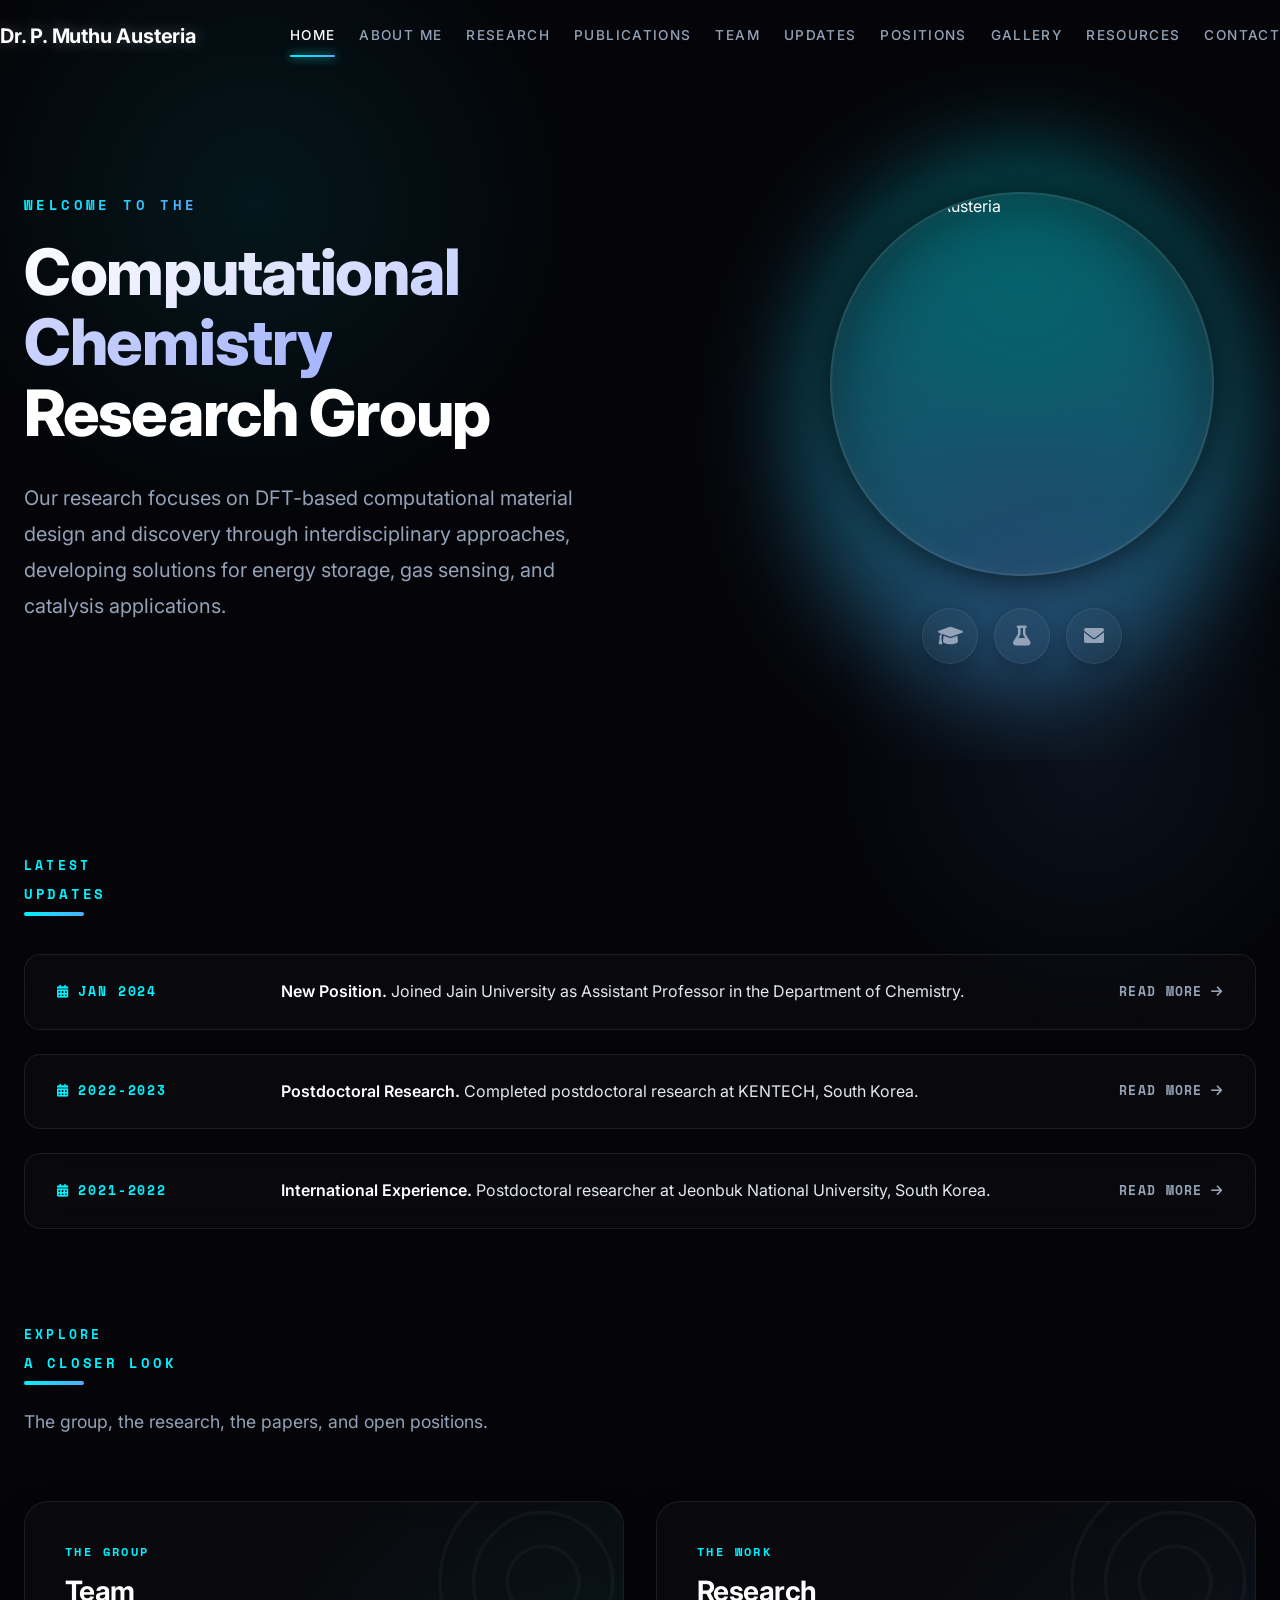
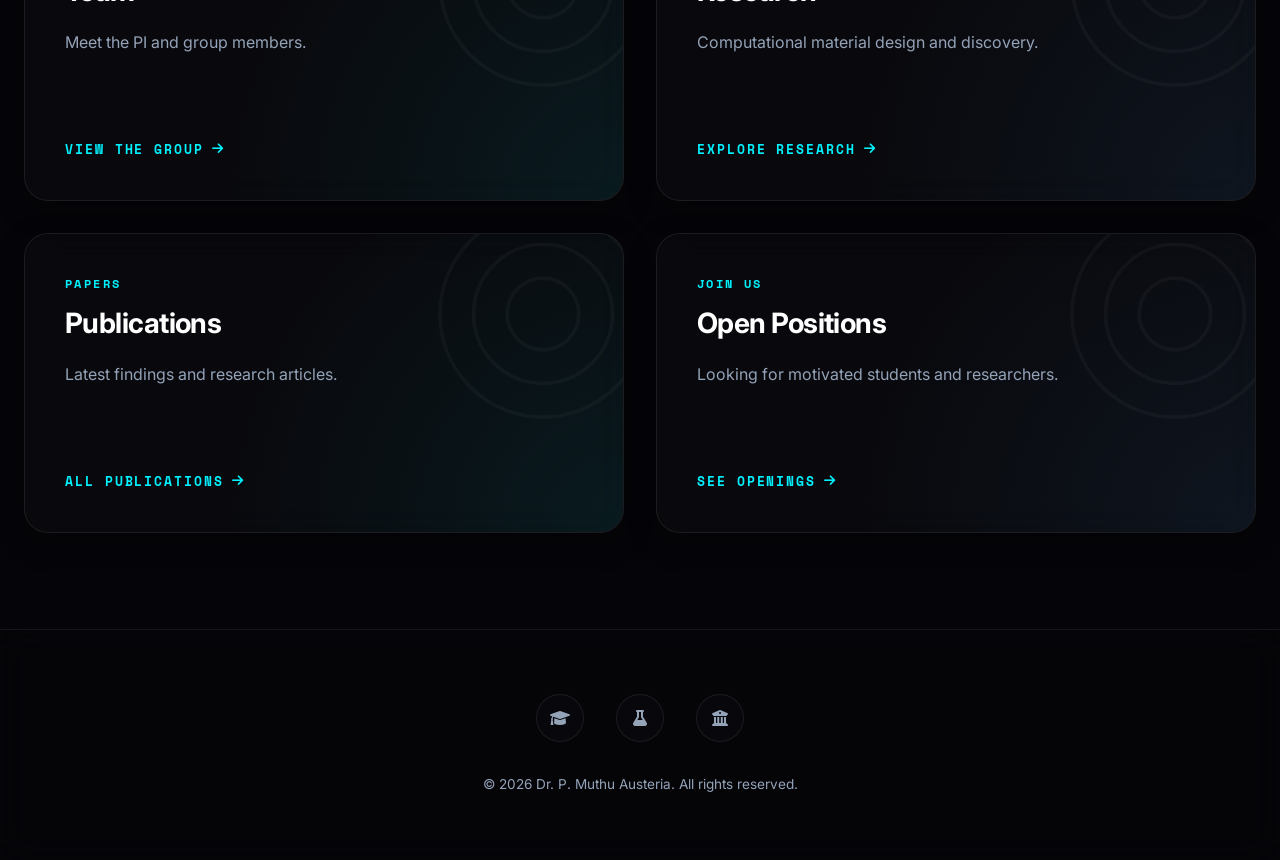
==== index.html @ 5bf9e210 "Add files via upload" ====
<!DOCTYPE html>
<html lang="en">
<head>
    <meta charset="UTF-8">
    <meta name="viewport" content="width=device-width, initial-scale=1.0">
    <title>Dr. P. Muthu Austeria - Computational Chemistry Research</title>
    <!-- Replace styles.css with theme.css -->
    <link rel="stylesheet" href="theme.css">
    <link href="https://fonts.googleapis.com/css2?family=Inter:wght@400;500;600;700&family=Space+Mono:wght@400;500;700&display=swap" rel="stylesheet">
    <link rel="stylesheet" href="https://cdnjs.cloudflare.com/ajax/libs/font-awesome/6.0.0/css/all.min.css">
</head>
<body>
    <header class="site-header" id="site-header">
        <div class="container header-nav">
            <div class="header-logo">
                <a href="index.html">Dr. P. Muthu Austeria</a>
            </div>
            <button class="mobile-toggle" id="mobile-toggle" aria-label="Toggle mobile menu">
                <span></span>
                <span></span>
                <span></span>
            </button>
            <nav class="nav-menu" id="nav-menu">
                <a href="index.html" aria-current="page">Home</a>
                <a href="about.html">About Me</a>
                <a href="research.html">Research</a>
                <a href="publications.html">Publications</a>
                <a href="team.html">Team</a>
                <a href="updates.html">Updates</a>
                <a href="positions.html">Positions</a>
                <a href="gallery.html">Gallery</a>
                <a href="resources.html">Resources</a>
                <a href="contact.html">Contact</a>
            </nav>
        </div>
    </header>

    <main>
        <!-- Hero Section -->
        <section class="hero">
            <div class="container hero-grid">
                <div class="hero-text">
                    <p class="hero-pretitle font-mono text-accent">Welcome to the</p>
                    <h1 class="hero-title font-display"><span>Computational Chemistry</span><br>Research Group</h1>
                    <p class="hero-desc">
                        Our research focuses on DFT-based computational material design and discovery 
                        through interdisciplinary approaches, developing solutions for energy storage, gas sensing, and catalysis applications.
                    </p>
                </div>
                
                <div class="hero-visual">
                    <div class="hero-glow"></div>
                    <img src="images/Dr_Muthu.jpg" alt="Dr. P. Muthu Austeria" class="hero-img">
                    
                    <div class="hero-links">
                        <a href="https://scholar.google.com/citations?user=vYwSPuEAAAAJ&hl=en" target="_blank" class="social-icon" title="Google Scholar">
                            <i class="fas fa-graduation-cap"></i>
                        </a>
                        <a href="https://cnms.jainuniversity.ac.in/" target="_blank" class="social-icon" title="CNMS Department">
                            <i class="fas fa-flask"></i>
                        </a>
                        <a href="contact.html" class="social-icon" title="Email">
                            <i class="fas fa-envelope"></i>
                        </a>
                    </div>
                </div>
            </div>
        </section>

        <!-- Latest News -->
        <section class="section-padding">
            <div class="container">
                <div style="max-width: 42rem;">
                    <p class="section-pretitle font-mono text-accent">Latest</p>
                    <h2 class="section-title font-display">Updates</h2>
                </div>
                
                <div class="news-list">
                    <a href="updates.html" class="news-item">
                        <span class="news-meta font-mono text-accent">
                            <i class="fas fa-calendar-alt"></i> Jan 2024
                        </span>
                        <p class="news-desc"><strong>New Position.</strong> Joined Jain University as Assistant Professor in the Department of Chemistry.</p>
                        <span class="news-link text-accent font-mono">Read more <i class="fas fa-arrow-right"></i></span>
                    </a>
                    <a href="updates.html" class="news-item">
                        <span class="news-meta font-mono text-accent">
                            <i class="fas fa-calendar-alt"></i> 2022-2023
                        </span>
                        <p class="news-desc"><strong>Postdoctoral Research.</strong> Completed postdoctoral research at KENTECH, South Korea.</p>
                        <span class="news-link text-accent font-mono">Read more <i class="fas fa-arrow-right"></i></span>
                    </a>
                    <a href="updates.html" class="news-item">
                        <span class="news-meta font-mono text-accent">
                            <i class="fas fa-calendar-alt"></i> 2021-2022
                        </span>
                        <p class="news-desc"><strong>International Experience.</strong> Postdoctoral researcher at Jeonbuk National University, South Korea.</p>
                        <span class="news-link text-accent font-mono">Read more <i class="fas fa-arrow-right"></i></span>
                    </a>
                </div>
            </div>
        </section>

        <!-- Explore Sections -->
        <section class="section-padding" style="padding-top: 0;">
            <div class="container">
                <div style="max-width: 42rem;">
                    <p class="section-pretitle font-mono text-accent">Explore</p>
                    <h2 class="section-title font-display">A closer look</h2>
                    <p class="section-desc">The group, the research, the papers, and open positions.</p>
                </div>

                <div class="explore-grid">
                    <a href="team.html" class="explore-card">
                        <div class="explore-bg"></div>
                        <svg class="explore-pattern" viewBox="0 0 100 100" fill="none" stroke="currentColor" stroke-width="1.6"><circle cx="50" cy="50" r="46"></circle><circle cx="50" cy="50" r="31"></circle><circle cx="50" cy="50" r="16"></circle></svg>
                        
                        <div style="display: flex; flex-direction: column; height: 100%;">
                            <p class="explore-card-pretitle font-mono">The Group</p>
                            <h3 class="explore-card-title font-display">Team</h3>
                            <p class="explore-card-desc">Meet the PI and group members.</p>
                            <span class="explore-card-link font-mono">View the group <i class="fas fa-arrow-right"></i></span>
                        </div>
                    </a>

                    <a href="research.html" class="explore-card">
                        <div class="explore-bg"></div>
                        <svg class="explore-pattern" viewBox="0 0 100 100" fill="none" stroke="currentColor" stroke-width="1.6"><circle cx="50" cy="50" r="46"></circle><circle cx="50" cy="50" r="31"></circle><circle cx="50" cy="50" r="16"></circle></svg>
                        
                        <div style="display: flex; flex-direction: column; height: 100%;">
                            <p class="explore-card-pretitle font-mono">The Work</p>
                            <h3 class="explore-card-title font-display">Research</h3>
                            <p class="explore-card-desc">Computational material design and discovery.</p>
                            <span class="explore-card-link font-mono">Explore research <i class="fas fa-arrow-right"></i></span>
                        </div>
                    </a>

                    <a href="publications.html" class="explore-card">
                        <div class="explore-bg"></div>
                        <svg class="explore-pattern" viewBox="0 0 100 100" fill="none" stroke="currentColor" stroke-width="1.6"><circle cx="50" cy="50" r="46"></circle><circle cx="50" cy="50" r="31"></circle><circle cx="50" cy="50" r="16"></circle></svg>
                        
                        <div style="display: flex; flex-direction: column; height: 100%;">
                            <p class="explore-card-pretitle font-mono">Papers</p>
                            <h3 class="explore-card-title font-display">Publications</h3>
                            <p class="explore-card-desc">Latest findings and research articles.</p>
                            <span class="explore-card-link font-mono">All publications <i class="fas fa-arrow-right"></i></span>
                        </div>
                    </a>

                    <a href="positions.html" class="explore-card">
                        <div class="explore-bg"></div>
                        <svg class="explore-pattern" viewBox="0 0 100 100" fill="none" stroke="currentColor" stroke-width="1.6"><circle cx="50" cy="50" r="46"></circle><circle cx="50" cy="50" r="31"></circle><circle cx="50" cy="50" r="16"></circle></svg>
                        
                        <div style="display: flex; flex-direction: column; height: 100%;">
                            <p class="explore-card-pretitle font-mono">Join Us</p>
                            <h3 class="explore-card-title font-display">Open Positions</h3>
                            <p class="explore-card-desc">Looking for motivated students and researchers.</p>
                            <span class="explore-card-link font-mono">See openings <i class="fas fa-arrow-right"></i></span>
                        </div>
                    </a>
                </div>
            </div>
        </section>
    </main>

    <!-- Footer -->
    <footer class="site-footer">
        <div class="container">
            <div class="footer-social">
                <a href="https://scholar.google.com/citations?user=vYwSPuEAAAAJ&hl=en" target="_blank" title="Google Scholar">
                    <i class="fas fa-graduation-cap"></i>
                </a>
                <a href="https://cnms.jainuniversity.ac.in/" target="_blank" title="CNMS Department">
                    <i class="fas fa-flask"></i>
                </a>
                <a href="https://www.jainuniversity.ac.in/" target="_blank" title="Jain University">
                    <i class="fas fa-university"></i>
                </a>
            </div>
            <p class="footer-copy">&copy; 2026 Dr. P. Muthu Austeria. All rights reserved.</p>
        </div>
    </footer>

    <!-- Inline script for header scroll and mobile menu -->
    <script>
        document.addEventListener('DOMContentLoaded', () => {
            const header = document.getElementById('site-header');
            const mobileToggle = document.getElementById('mobile-toggle');
            const navMenu = document.getElementById('nav-menu');

            // Header scroll effect
            const handleScroll = () => {
                if (window.scrollY > 10) {
                    header.classList.add('scrolled');
                } else {
                    header.classList.remove('scrolled');
                }
            };
            window.addEventListener('scroll', handleScroll, { passive: true });
            handleScroll();

            // Mobile menu toggle
            if (mobileToggle && navMenu) {
                mobileToggle.addEventListener('click', () => {
                    navMenu.classList.toggle('mobile-active');
                });
            }
        });
    </script>
</body>
</html>
---- theme.css ----
/* Custom Properties */
:root {
    --color-bg: #050509;
    --color-surface: rgba(255, 255, 255, 0.02);
    --color-surface-2: rgba(255, 255, 255, 0.05);
    --color-text: #ffffff;
    --color-text-muted: #94a3b8;
    --color-border: rgba(255, 255, 255, 0.08);
    --color-accent: #00f2fe; /* Vibrant Cyan */
    --color-accent-soft: rgba(0, 242, 254, 0.1);
    --color-accent-strong: #4facfe; /* Electric Blue */
    --glass-blur: blur(16px);
}

/* Reset & Base */
*, *::before, *::after { box-sizing: border-box; }
* { margin: 0; padding: 0; }
body {
    font-family: 'Inter', sans-serif;
    background-color: var(--color-bg);
    color: var(--color-text);
    line-height: 1.6;
    -webkit-font-smoothing: antialiased;
    overflow-x: hidden;
    position: relative;
}

/* Ambient Background Glow */
body::before {
    content: '';
    position: fixed;
    top: -20%;
    left: -10%;
    width: 60vw;
    height: 60vw;
    background: radial-gradient(circle, rgba(0, 242, 254, 0.08) 0%, transparent 60%);
    z-index: -1;
    pointer-events: none;
    border-radius: 50%;
}
body::after {
    content: '';
    position: fixed;
    bottom: -20%;
    right: -10%;
    width: 50vw;
    height: 50vw;
    background: radial-gradient(circle, rgba(79, 172, 254, 0.08) 0%, transparent 60%);
    z-index: -1;
    pointer-events: none;
    border-radius: 50%;
}

img { max-width: 100%; display: block; }
a { text-decoration: none; color: inherit; }
ul, ol { list-style: none; }
strong { font-weight: 600; color: #fff; }

/* Container */
.container {
    width: 100%;
    max-width: 80rem;
    margin: 0 auto;
    padding: 0 1.5rem;
}

/* Typography */
.font-mono { font-family: 'Space Mono', monospace; }
.font-display { font-family: 'Inter', sans-serif; font-weight: 700; letter-spacing: -0.02em; }
.text-accent { color: var(--color-accent); }
.text-muted { color: var(--color-text-muted); }

/* Header (Glassmorphism) */
.site-header {
    position: fixed;
    top: 0;
    left: 0;
    right: 0;
    z-index: 50;
    border-bottom: 1px solid transparent;
    transition: all 0.4s cubic-bezier(0.4, 0, 0.2, 1);
    background-color: transparent;
}
.site-header.scrolled {
    background-color: rgba(5, 5, 9, 0.7);
    backdrop-filter: var(--glass-blur);
    -webkit-backdrop-filter: var(--glass-blur);
    border-bottom-color: var(--color-border);
    box-shadow: 0 4px 30px rgba(0, 0, 0, 0.5);
}
.header-nav {
    display: flex;
    align-items: center;
    justify-content: space-between;
    padding: 1.25rem 0;
}
.header-logo {
    font-weight: 700;
    font-size: 1.25rem;
    letter-spacing: -0.01em;
    color: var(--color-text);
    text-shadow: 0 0 15px rgba(255, 255, 255, 0.3);
}
.nav-menu {
    display: flex;
    gap: 1.5rem;
    align-items: center;
}
.nav-menu a {
    position: relative;
    padding: 0.25rem 0;
    font-size: 0.85rem;
    text-transform: uppercase;
    letter-spacing: 0.1em;
    color: var(--color-text-muted);
    transition: color 0.3s ease;
    font-weight: 500;
}
.nav-menu a:hover {
    color: #fff;
    text-shadow: 0 0 10px rgba(255, 255, 255, 0.5);
}
.nav-menu a::after {
    content: '';
    position: absolute;
    bottom: -6px;
    left: 0;
    width: 0;
    height: 2px;
    background: linear-gradient(90deg, var(--color-accent), var(--color-accent-strong));
    transition: width 0.3s ease;
    border-radius: 2px;
}
.nav-menu a:hover::after, .nav-menu a[aria-current="page"]::after {
    width: 100%;
    box-shadow: 0 0 10px var(--color-accent);
}
.nav-menu a[aria-current="page"] {
    color: #fff;
}

/* Mobile Toggle */
.mobile-toggle {
    display: none;
    background: none;
    border: none;
    cursor: pointer;
    padding: 0.5rem;
    z-index: 60;
}
.mobile-toggle span {
    display: block;
    width: 24px;
    height: 2px;
    background-color: var(--color-text);
    margin: 5px 0;
    transition: all 0.3s ease;
}

/* Hero Section */
.hero {
    padding: 12rem 0 6rem;
    position: relative;
    overflow: hidden;
}
.hero-grid {
    display: grid;
    grid-template-columns: 1.2fr 0.8fr;
    gap: 4rem;
    align-items: center;
}
.hero-pretitle {
    font-size: 0.85rem;
    text-transform: uppercase;
    letter-spacing: 0.25em;
    margin-bottom: 1.25rem;
    font-weight: 600;
    background: linear-gradient(90deg, var(--color-accent), var(--color-accent-strong));
    -webkit-background-clip: text;
    -webkit-text-fill-color: transparent;
    display: inline-block;
}
.hero-title {
    font-size: 4rem;
    line-height: 1.1;
    margin-bottom: 2rem;
    color: var(--color-text);
    text-wrap: balance;
    font-weight: 800;
}
.hero-title span {
    background: linear-gradient(135deg, #fff 0%, #a5b4fc 100%);
    -webkit-background-clip: text;
    -webkit-text-fill-color: transparent;
}
.hero-desc {
    font-size: 1.25rem;
    color: var(--color-text-muted);
    max-width: 36rem;
    margin-bottom: 2.5rem;
    line-height: 1.8;
}
.hero-visual {
    width: 100%;
    max-width: 24rem;
    margin: 0 auto;
    position: relative;
}
.hero-glow {
    position: absolute;
    top: -2rem;
    right: -2rem;
    bottom: -2rem;
    left: -2rem;
    background: conic-gradient(from 180deg at 50% 50%, var(--color-accent-strong) 0deg, var(--color-accent) 180deg, var(--color-accent-strong) 360deg);
    border-radius: 50%;
    opacity: 0.4;
    filter: blur(50px);
    z-index: -1;
    animation: rotate 10s linear infinite;
}
@keyframes rotate {
    from { transform: rotate(0deg); }
    to { transform: rotate(360deg); }
}
.hero-img {
    aspect-ratio: 1/1;
    width: 100%;
    object-fit: cover;
    object-position: center;
    border-radius: 50%;
    border: 2px solid rgba(255,255,255,0.1);
    box-shadow: 0 0 40px rgba(0, 0, 0, 0.8), inset 0 0 20px rgba(255,255,255,0.05);
    position: relative;
    z-index: 1;
}
.hero-links {
    display: flex;
    align-items: center;
    justify-content: center;
    gap: 1rem;
    margin-top: 2rem;
    position: relative;
    z-index: 2;
}
.social-icon {
    display: inline-flex;
    align-items: center;
    justify-content: center;
    width: 3.5rem;
    height: 3.5rem;
    border-radius: 50%;
    border: 1px solid var(--color-border);
    background: rgba(255, 255, 255, 0.03);
    backdrop-filter: var(--glass-blur);
    color: var(--color-text-muted);
    transition: all 0.3s cubic-bezier(0.175, 0.885, 0.32, 1.275);
    box-shadow: 0 4px 15px rgba(0,0,0,0.2);
}
.social-icon:hover {
    border-color: var(--color-accent);
    color: #fff;
    transform: translateY(-5px) scale(1.1);
    background: var(--color-accent-soft);
    box-shadow: 0 10px 25px rgba(0, 242, 254, 0.4);
}
.social-icon svg, .social-icon i {
    font-size: 1.25rem;
}

/* Section Shared */
.section-padding {
    padding: 6rem 0;
}
.section-pretitle {
    font-size: 0.8rem;
    text-transform: uppercase;
    letter-spacing: 0.25em;
    font-weight: 600;
    color: var(--color-accent);
}
.section-title {
    font-size: 2.75rem;
    margin-top: 0.5rem;
    font-weight: 700;
    color: #fff;
    position: relative;
    display: inline-block;
}
.section-title::after {
    content: '';
    position: absolute;
    bottom: -10px;
    left: 0;
    width: 60px;
    height: 4px;
    background: linear-gradient(90deg, var(--color-accent), var(--color-accent-strong));
    border-radius: 2px;
}
.section-desc {
    margin-top: 2rem;
    font-size: 1.1rem;
    color: var(--color-text-muted);
    max-width: 40rem;
    line-height: 1.7;
}

/* News Section */
.news-list {
    margin-top: 3rem;
    display: flex;
    flex-direction: column;
    gap: 1.5rem;
}
.news-item {
    display: flex;
    align-items: center;
    gap: 2rem;
    padding: 1.5rem 2rem;
    background: var(--color-surface);
    border: 1px solid var(--color-border);
    border-radius: 1rem;
    transition: all 0.3s ease;
    backdrop-filter: var(--glass-blur);
    position: relative;
    overflow: hidden;
}
.news-item::before {
    content: '';
    position: absolute;
    top: 0; left: 0; width: 4px; height: 100%;
    background: linear-gradient(180deg, var(--color-accent), var(--color-accent-strong));
    opacity: 0;
    transition: opacity 0.3s ease;
}
.news-item:hover {
    transform: translateX(10px);
    background: var(--color-surface-2);
    border-color: rgba(255,255,255,0.15);
    box-shadow: 0 15px 30px rgba(0,0,0,0.4);
}
.news-item:hover::before {
    opacity: 1;
}
.news-meta {
    display: flex;
    align-items: center;
    gap: 0.5rem;
    font-size: 0.8rem;
    text-transform: uppercase;
    letter-spacing: 0.15em;
    white-space: nowrap;
    width: 12rem;
    font-weight: 600;
    color: var(--color-accent);
}
.news-desc {
    flex: 1;
    font-size: 1rem;
    color: #e2e8f0;
}
.news-link {
    font-size: 0.8rem;
    text-transform: uppercase;
    letter-spacing: 0.1em;
    display: flex;
    align-items: center;
    gap: 0.5rem;
    transition: transform 0.2s;
    font-weight: 600;
    color: var(--color-text-muted);
}
.news-item:hover .news-link {
    color: var(--color-accent);
    transform: translateX(5px);
}

/* Explore Cards (Glassmorphism) */
.explore-grid {
    margin-top: 4rem;
    display: grid;
    grid-template-columns: repeat(2, 1fr);
    gap: 2rem;
}
.explore-card {
    position: relative;
    display: flex;
    flex-direction: column;
    padding: 2.5rem;
    height: 300px;
    border-radius: 1.5rem;
    overflow: hidden;
    transition: all 0.4s ease;
    color: white;
    background: var(--color-surface);
    border: 1px solid var(--color-border);
    backdrop-filter: var(--glass-blur);
    box-shadow: 0 10px 30px rgba(0,0,0,0.3);
}
.explore-card:hover {
    transform: translateY(-10px) scale(1.02);
    border-color: rgba(255,255,255,0.2);
    box-shadow: 0 20px 40px rgba(0, 0, 0, 0.6), 0 0 20px var(--color-accent-soft);
}
.explore-bg {
    position: absolute;
    top: 0; left: 0; right: 0; bottom: 0;
    z-index: -1;
    background: radial-gradient(circle at 100% 100%, rgba(0, 242, 254, 0.15) 0%, transparent 60%);
    transition: opacity 0.4s ease;
    opacity: 0.5;
}
.explore-card:nth-child(even) .explore-bg {
    background: radial-gradient(circle at 100% 100%, rgba(79, 172, 254, 0.15) 0%, transparent 60%);
}
.explore-card:hover .explore-bg {
    opacity: 1;
}
.explore-pattern {
    position: absolute;
    top: -2rem; right: -2rem;
    width: 14rem; height: 14rem;
    color: rgba(255,255,255,0.03);
    transition: transform 0.8s cubic-bezier(0.175, 0.885, 0.32, 1.275);
    pointer-events: none;
}
.explore-card:hover .explore-pattern {
    transform: scale(1.2) rotate(15deg);
    color: rgba(255,255,255,0.06);
}
.explore-card-pretitle {
    font-size: 0.75rem;
    text-transform: uppercase;
    letter-spacing: 0.2em;
    color: var(--color-accent);
    font-weight: 600;
}
.explore-card-title {
    font-size: 1.75rem;
    margin-top: 0.5rem;
    font-weight: 700;
    color: #fff;
}
.explore-card-desc {
    margin-top: 1rem;
    font-size: 1rem;
    color: var(--color-text-muted);
    line-height: 1.6;
}
.explore-card-link {
    margin-top: auto;
    font-size: 0.8rem;
    text-transform: uppercase;
    letter-spacing: 0.15em;
    display: flex;
    align-items: center;
    gap: 0.5rem;
    transition: transform 0.2s;
    font-weight: 600;
    color: var(--color-accent);
}
.explore-card:hover .explore-card-link {
    transform: translateX(8px);
}

/* Footer */
.site-footer {
    border-top: 1px solid var(--color-border);
    background-color: rgba(5, 5, 9, 0.8);
    backdrop-filter: var(--glass-blur);
    padding: 4rem 0;
    text-align: center;
    position: relative;
    z-index: 10;
}
.footer-social {
    display: flex;
    align-items: center;
    justify-content: center;
    gap: 2rem;
    margin-bottom: 2rem;
}
.footer-social a {
    color: var(--color-text-muted);
    transition: all 0.3s ease;
    background: var(--color-surface);
    width: 3rem; height: 3rem;
    display: flex; align-items: center; justify-content: center;
    border-radius: 50%;
    border: 1px solid var(--color-border);
}
.footer-social a:hover {
    color: #fff;
    border-color: var(--color-accent);
    background: var(--color-accent-soft);
    transform: translateY(-3px);
    box-shadow: 0 5px 15px rgba(0, 242, 254, 0.3);
}
.footer-copy {
    font-size: 0.85rem;
    color: var(--color-text-muted);
}

/* Interior Pages Overrides */
.page-header { max-width: 65ch; margin-bottom: 4rem; margin-top: 8rem; position: relative; z-index: 2; }
.page-eyebrow { font-family: 'Space Mono', monospace; font-size: 0.85rem; text-transform: uppercase; letter-spacing: 0.25em; color: var(--color-accent); margin-bottom: 1rem; display: block; font-weight: 600; }
.page-title { font-size: 3rem; font-weight: 800; color: #fff; line-height: 1.1; margin-bottom: 1.5rem; text-wrap: balance; }
@media (min-width: 640px) { .page-title { font-size: 4rem; } }
.page-intro { margin-top: 1rem; font-size: 1.2rem; color: var(--color-text-muted); line-height: 1.8; }

/* Timeline (Experience) */
.timeline { border-left: 2px solid rgba(255,255,255,0.1); padding-left: 2.5rem; margin-top: 4rem; display: flex; flex-direction: column; gap: 3rem; list-style: none; }
.timeline-item { position: relative; }
.timeline-marker { position: absolute; left: calc(-2.5rem - 6px); top: 0.375rem; width: 0.75rem; height: 0.75rem; border-radius: 50%; background-color: var(--color-accent); box-shadow: 0 0 10px var(--color-accent); }
.timeline-date { font-family: 'Space Mono', monospace; font-size: 0.85rem; text-transform: uppercase; letter-spacing: 0.15em; color: var(--color-accent); display: block; font-weight: 600; margin-bottom: 0.5rem; }
.timeline-title { font-size: 1.5rem; font-weight: 700; color: #fff; }
.timeline-subtitle { margin-top: 0.25rem; font-size: 1rem; color: var(--color-text-muted); }
.timeline-desc { margin-top: 1rem; font-size: 1rem; color: #cbd5e1; line-height: 1.7; max-width: 65ch; }

/* Publications */
.pub-year { font-size: 2rem; font-weight: 800; color: var(--color-accent); margin-bottom: 2rem; margin-top: 4rem; font-family: 'Space Mono', monospace; text-shadow: 0 0 20px rgba(0, 242, 254, 0.3); }
.pub-year:first-child { margin-top: 1.5rem; }
.pub-list { display: flex; flex-direction: column; gap: 1.5rem; list-style: none; }
.pub-card { border: 1px solid var(--color-border); border-radius: 1rem; background: var(--color-surface); backdrop-filter: var(--glass-blur); overflow: hidden; box-shadow: 0 4px 15px rgba(0,0,0,0.2); display: flex; flex-direction: column; transition: all 0.3s ease; }
.pub-card:hover { transform: translateY(-5px); border-color: rgba(255,255,255,0.15); box-shadow: 0 10px 30px rgba(0,0,0,0.4); }
@media (min-width: 768px) { .pub-card { flex-direction: row; } }
.pub-card-img { display: flex; align-items: center; justify-content: center; background-color: rgba(0,0,0,0.2); border-bottom: 1px solid var(--color-border); padding: 1.5rem; flex-shrink: 0; min-height: 14rem; }
@media (min-width: 768px) { .pub-card-img { width: 16rem; border-bottom: none; border-right: 1px solid var(--color-border); } }
.pub-card-img img { max-height: 14rem; max-width: 100%; object-fit: contain; filter: drop-shadow(0 4px 10px rgba(0,0,0,0.5)); }
.pub-card-content { display: flex; flex-direction: column; flex-grow: 1; }
.pub-card-body { padding: 2rem; border-left: 2px solid transparent; flex-grow: 1; }
.pub-card:hover .pub-card-body { border-left-color: var(--color-accent); }
@media (min-width: 768px) { .pub-card-body { border-left: none; } .pub-card:hover .pub-card-body { box-shadow: inset 2px 0 0 var(--color-accent); } }
.pub-authors { font-weight: 600; color: #e2e8f0; line-height: 1.6; }
.pub-title { font-weight: 600; display: inline; color: #fff; font-size: 1.1rem; }
.pub-journal { color: var(--color-accent); font-style: italic; display: inline; font-weight: 500; }
.pub-tags { margin-top: 1.25rem; display: flex; flex-wrap: wrap; gap: 0.5rem; }
.pub-tag { border: 1px solid rgba(0, 242, 254, 0.3); background: var(--color-accent-soft); color: var(--color-accent); font-family: 'Space Mono', monospace; font-size: 0.7rem; text-transform: uppercase; letter-spacing: 0.1em; padding: 0.35rem 0.85rem; border-radius: 9999px; }
.pub-actions { border-top: 1px solid var(--color-border); display: flex; font-family: 'Space Mono', monospace; font-size: 0.75rem; text-transform: uppercase; letter-spacing: 0.15em; flex-wrap: wrap; background: rgba(0,0,0,0.1); }
.pub-action-btn { padding: 1rem 1.5rem; color: var(--color-text-muted); transition: all 0.2s; display: flex; align-items: center; gap: 0.5rem; text-decoration: none; cursor: pointer; border: none; background: transparent; font-weight: 600; border-right: 1px solid var(--color-border); }
.pub-action-btn:hover { background-color: var(--color-accent-soft); color: var(--color-accent); }
.pub-action-primary { color: var(--color-accent); }

/* Profiles / Team */
.profile-card { border: 1px solid var(--color-border); border-radius: 1.5rem; background: var(--color-surface); backdrop-filter: var(--glass-blur); box-shadow: 0 10px 30px rgba(0,0,0,0.3); padding: 2.5rem; display: flex; flex-direction: column; gap: 2.5rem; margin-bottom: 2.5rem; transition: transform 0.3s ease; }
.profile-card:hover { transform: translateY(-5px); border-color: rgba(255,255,255,0.15); }
@media (min-width: 640px) { .profile-card { flex-direction: row; align-items: center; } }
.profile-img { width: 12rem; height: 12rem; border-radius: 50%; object-fit: cover; border: 2px solid rgba(255,255,255,0.1); box-shadow: 0 10px 30px rgba(0,0,0,0.5); flex-shrink: 0; margin: 0 auto; position: relative; }
@media (min-width: 640px) { .profile-img { margin: 0; } }
.profile-info { flex-grow: 1; }
.profile-role { font-family: 'Space Mono', monospace; font-size: 0.85rem; text-transform: uppercase; letter-spacing: 0.2em; color: var(--color-accent); display: block; font-weight: 600; margin-bottom: 0.5rem; }
.profile-name { font-size: 1.75rem; font-weight: 700; color: #fff; font-family: 'Inter', sans-serif; }
.profile-title { font-size: 1rem; color: var(--color-text-muted); margin-top: 0.25rem; }
.profile-desc { margin-top: 1.25rem; font-size: 1rem; color: #cbd5e1; line-height: 1.7; max-width: 65ch; }
.profile-links { margin-top: 2rem; display: flex; align-items: center; gap: 1rem; flex-wrap: wrap; }
.profile-link { display: inline-flex; align-items: center; justify-content: center; width: 3rem; height: 3rem; border-radius: 50%; border: 1px solid var(--color-border); background-color: rgba(255,255,255,0.03); color: var(--color-text-muted); transition: all 0.3s; text-decoration: none; font-size: 1.25rem; }
.profile-link:hover { border-color: var(--color-accent); color: #fff; background: var(--color-accent-soft); box-shadow: 0 0 15px rgba(0, 242, 254, 0.3); transform: translateY(-2px); }

/* Join Box / Block */
.join-block { margin-top: 3rem; border: 1px solid rgba(0, 242, 254, 0.2); background: linear-gradient(135deg, rgba(0, 242, 254, 0.05) 0%, rgba(79, 172, 254, 0.05) 100%); padding: 3rem; border-radius: 1.5rem; backdrop-filter: var(--glass-blur); position: relative; overflow: hidden; }
.join-block::before { content: ''; position: absolute; top: 0; left: 0; width: 100%; height: 2px; background: linear-gradient(90deg, var(--color-accent), var(--color-accent-strong)); }
.join-eyebrow { display: flex; align-items: center; gap: 0.75rem; font-family: 'Space Mono', monospace; font-size: 0.8rem; text-transform: uppercase; letter-spacing: 0.25em; color: var(--color-accent); font-weight: 600; }
.join-ping-container { position: relative; display: flex; width: 0.75rem; height: 0.75rem; }
.join-ping { position: absolute; display: inline-flex; height: 100%; width: 100%; border-radius: 50%; background-color: var(--color-accent); opacity: 0.7; animation: ping 1.5s cubic-bezier(0, 0, 0.2, 1) infinite; }
.join-dot { position: relative; display: inline-flex; height: 0.75rem; width: 0.75rem; border-radius: 50%; background-color: var(--color-accent); box-shadow: 0 0 8px var(--color-accent); }
@keyframes ping { 75%, 100% { transform: scale(2.5); opacity: 0; } }
.join-title { font-size: 1.75rem; font-weight: 800; color: #fff; margin-top: 1.25rem; }
.join-desc { margin-top: 1rem; font-size: 1.05rem; color: #cbd5e1; line-height: 1.7; max-width: 65ch; }
.join-btn { margin-top: 2rem; display: inline-flex; align-items: center; gap: 0.75rem; border-radius: 9999px; background: linear-gradient(90deg, var(--color-accent), var(--color-accent-strong)); padding: 1rem 2rem; font-family: 'Space Mono', monospace; font-size: 0.85rem; text-transform: uppercase; letter-spacing: 0.15em; color: #000; text-decoration: none; transition: all 0.3s ease; font-weight: 700; box-shadow: 0 10px 20px rgba(0, 242, 254, 0.2); }
.join-btn:hover { transform: translateY(-3px); box-shadow: 0 15px 30px rgba(0, 242, 254, 0.4); }

/* Standard Section */
.section-block { margin-top: 4rem; margin-bottom: 4rem; max-width: 70ch; position: relative; z-index: 2; }
.section-title { font-family: 'Space Mono', monospace; font-size: 0.85rem; text-transform: uppercase; letter-spacing: 0.2em; color: var(--color-accent); margin-bottom: 1rem; font-weight: 600; display: flex; align-items: center; gap: 0.5rem; }
.section-heading { font-size: 2rem; font-weight: 800; color: #fff; line-height: 1.3; margin-bottom: 1.5rem; }
.section-content { margin-top: 1.5rem; font-size: 1.1rem; color: #cbd5e1; line-height: 1.8; display: flex; flex-direction: column; gap: 1.5rem; }
.section-content strong { color: var(--color-accent); font-weight: 600; }

/* Content Grid and Cards */
.content-grid {
    display: grid;
    grid-template-columns: repeat(auto-fit, minmax(300px, 1fr));
    gap: 2rem;
    margin-top: 2rem;
}
.content-card {
    background: var(--color-surface);
    border: 1px solid var(--color-border);
    backdrop-filter: var(--glass-blur);
    border-radius: 1.5rem;
    padding: 2.5rem;
    box-shadow: 0 10px 30px rgba(0,0,0,0.2);
    transition: all 0.3s ease;
    display: flex;
    flex-direction: column;
}
.content-card:hover {
    transform: translateY(-5px);
    border-color: rgba(255,255,255,0.15);
    box-shadow: 0 15px 35px rgba(0,0,0,0.4), 0 0 15px var(--color-accent-soft);
}
.content-card h3 {
    font-size: 1.5rem;
    font-weight: 700;
    color: #fff;
    margin-bottom: 1rem;
}
.content-card p {
    color: #cbd5e1;
    line-height: 1.7;
    margin-bottom: 1rem;
}
.content-card ul {
    list-style: none;
    display: flex;
    flex-direction: column;
    gap: 0.75rem;
    color: #cbd5e1;
}
.content-card ul li {
    display: flex;
    align-items: flex-start;
    gap: 0.5rem;
}
.content-card ul li::before {
    content: '→';
    color: var(--color-accent);
    font-family: 'Space Mono', monospace;
}

/* Mobile Responsive */
@media (max-width: 768px) {
    .nav-menu {
        display: none;
        position: absolute;
        top: 100%;
        left: 0;
        right: 0;
        background: rgba(5, 5, 9, 0.95);
        backdrop-filter: blur(20px);
        flex-direction: column;
        gap: 1.5rem;
        padding: 2rem;
        border-bottom: 1px solid var(--color-border);
        box-shadow: 0 10px 30px rgba(0,0,0,0.5);
    }
    .nav-menu.mobile-active {
        display: flex;
        animation: fadeIn 0.3s ease forwards;
    }
    @keyframes fadeIn {
        from { opacity: 0; transform: translateY(-10px); }
        to { opacity: 1; transform: translateY(0); }
    }
    .mobile-toggle { display: block; }
    .hero { padding: 8rem 0 4rem; }
    .hero-grid { grid-template-columns: 1fr; gap: 3rem; text-align: center; }
    .hero-title { font-size: 2.75rem; }
    .hero-desc { margin: 0 auto 2rem; }
    .news-item { flex-direction: column; align-items: flex-start; gap: 1rem; }
    .explore-grid { grid-template-columns: 1fr; gap: 1.5rem; }
    .explore-card { height: auto; padding: 2rem; }
    .page-title { font-size: 2.25rem; }
    .section-heading { font-size: 1.75rem; }
}
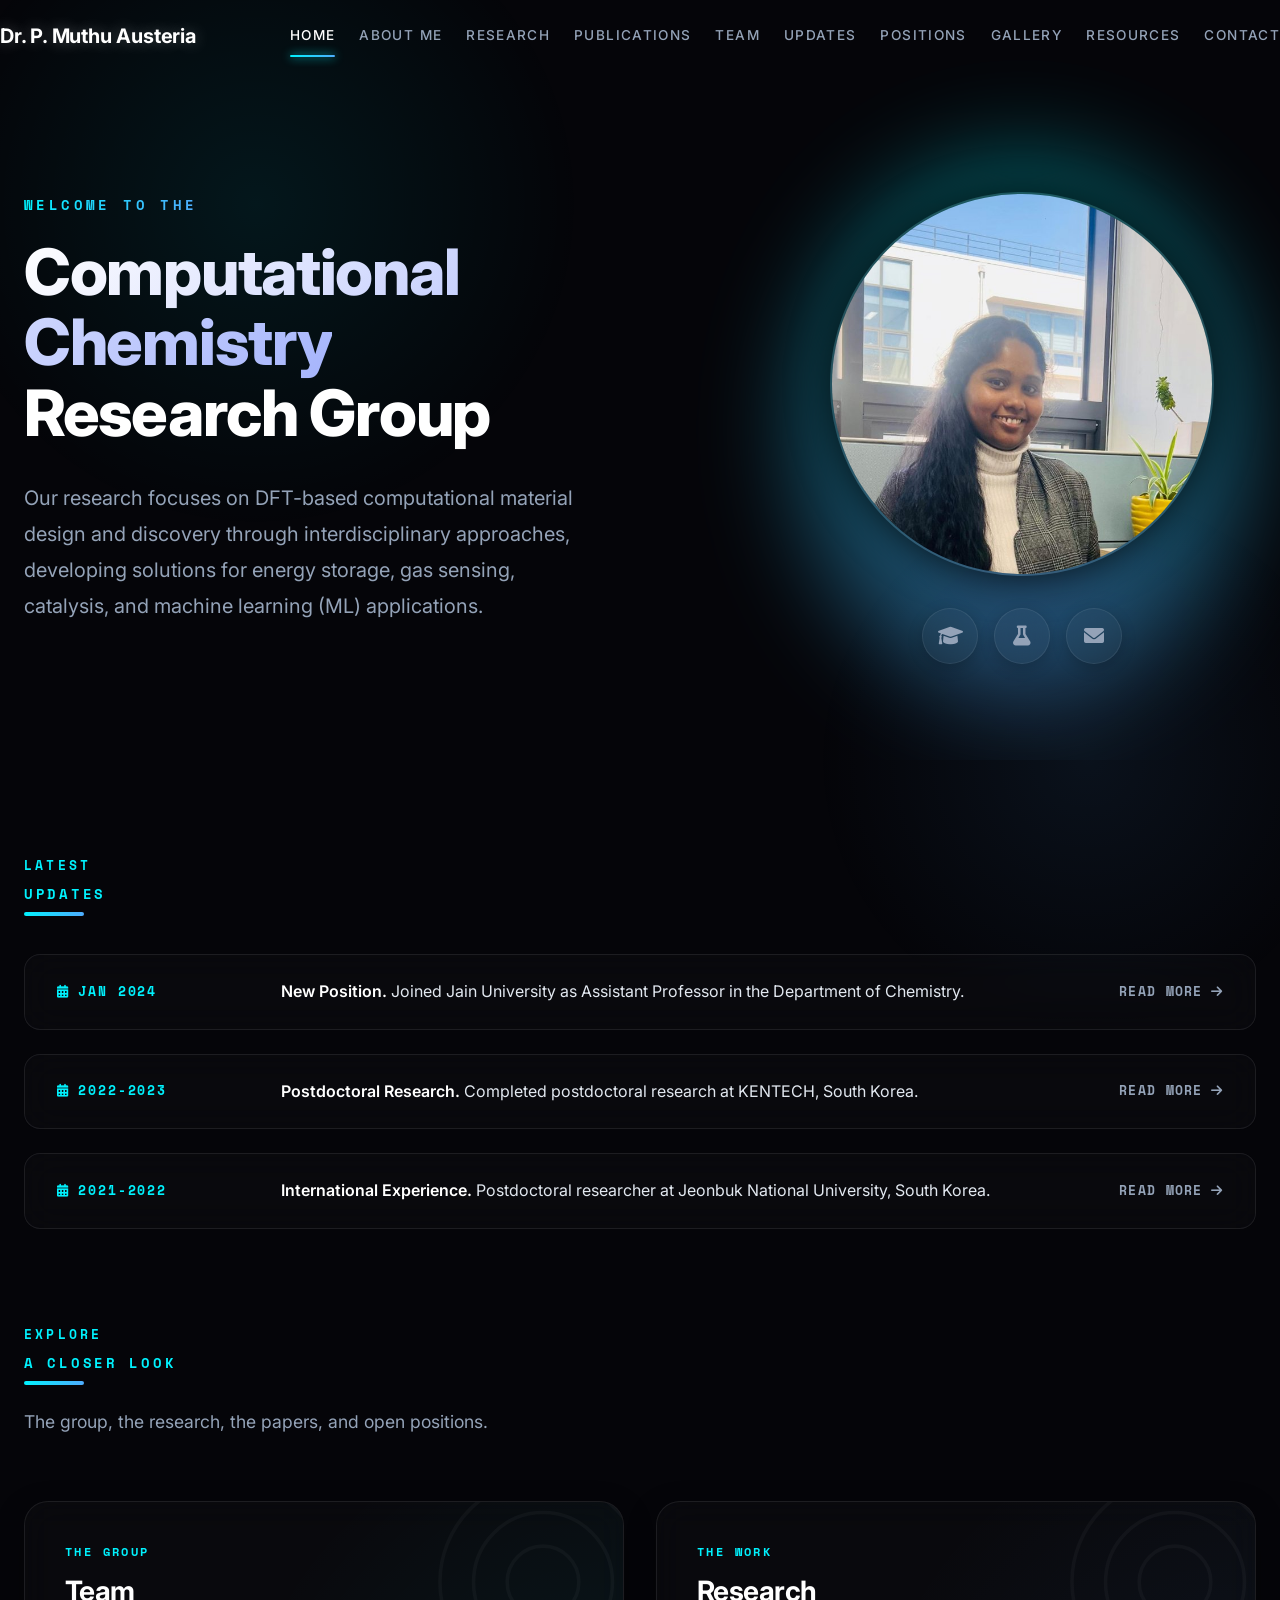
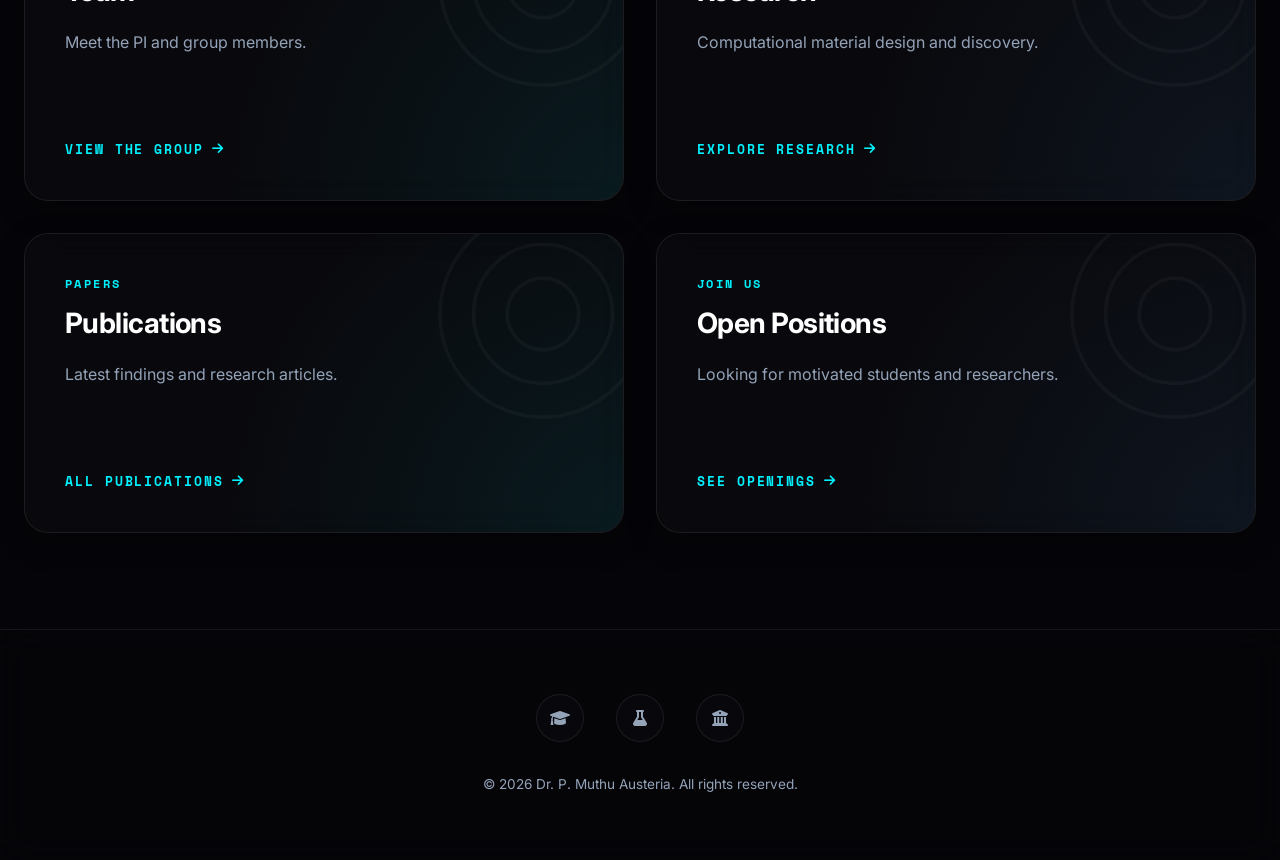
==== commit 2597dc27: "Add ML part in research area" ====
--- a/index.html
+++ b/index.html
@@ -44,7 +44,7 @@
                     <h1 class="hero-title font-display"><span>Computational Chemistry</span><br>Research Group</h1>
                     <p class="hero-desc">
                         Our research focuses on DFT-based computational material design and discovery 
-                        through interdisciplinary approaches, developing solutions for energy storage, gas sensing, and catalysis applications.
+                        through interdisciplinary approaches, developing solutions for energy storage, gas sensing, catalysis, and machine learning (ML) applications.
                     </p>
                 </div>
                 
@@ -209,4 +209,4 @@
     </script>
 </body>
 </html>
-
+
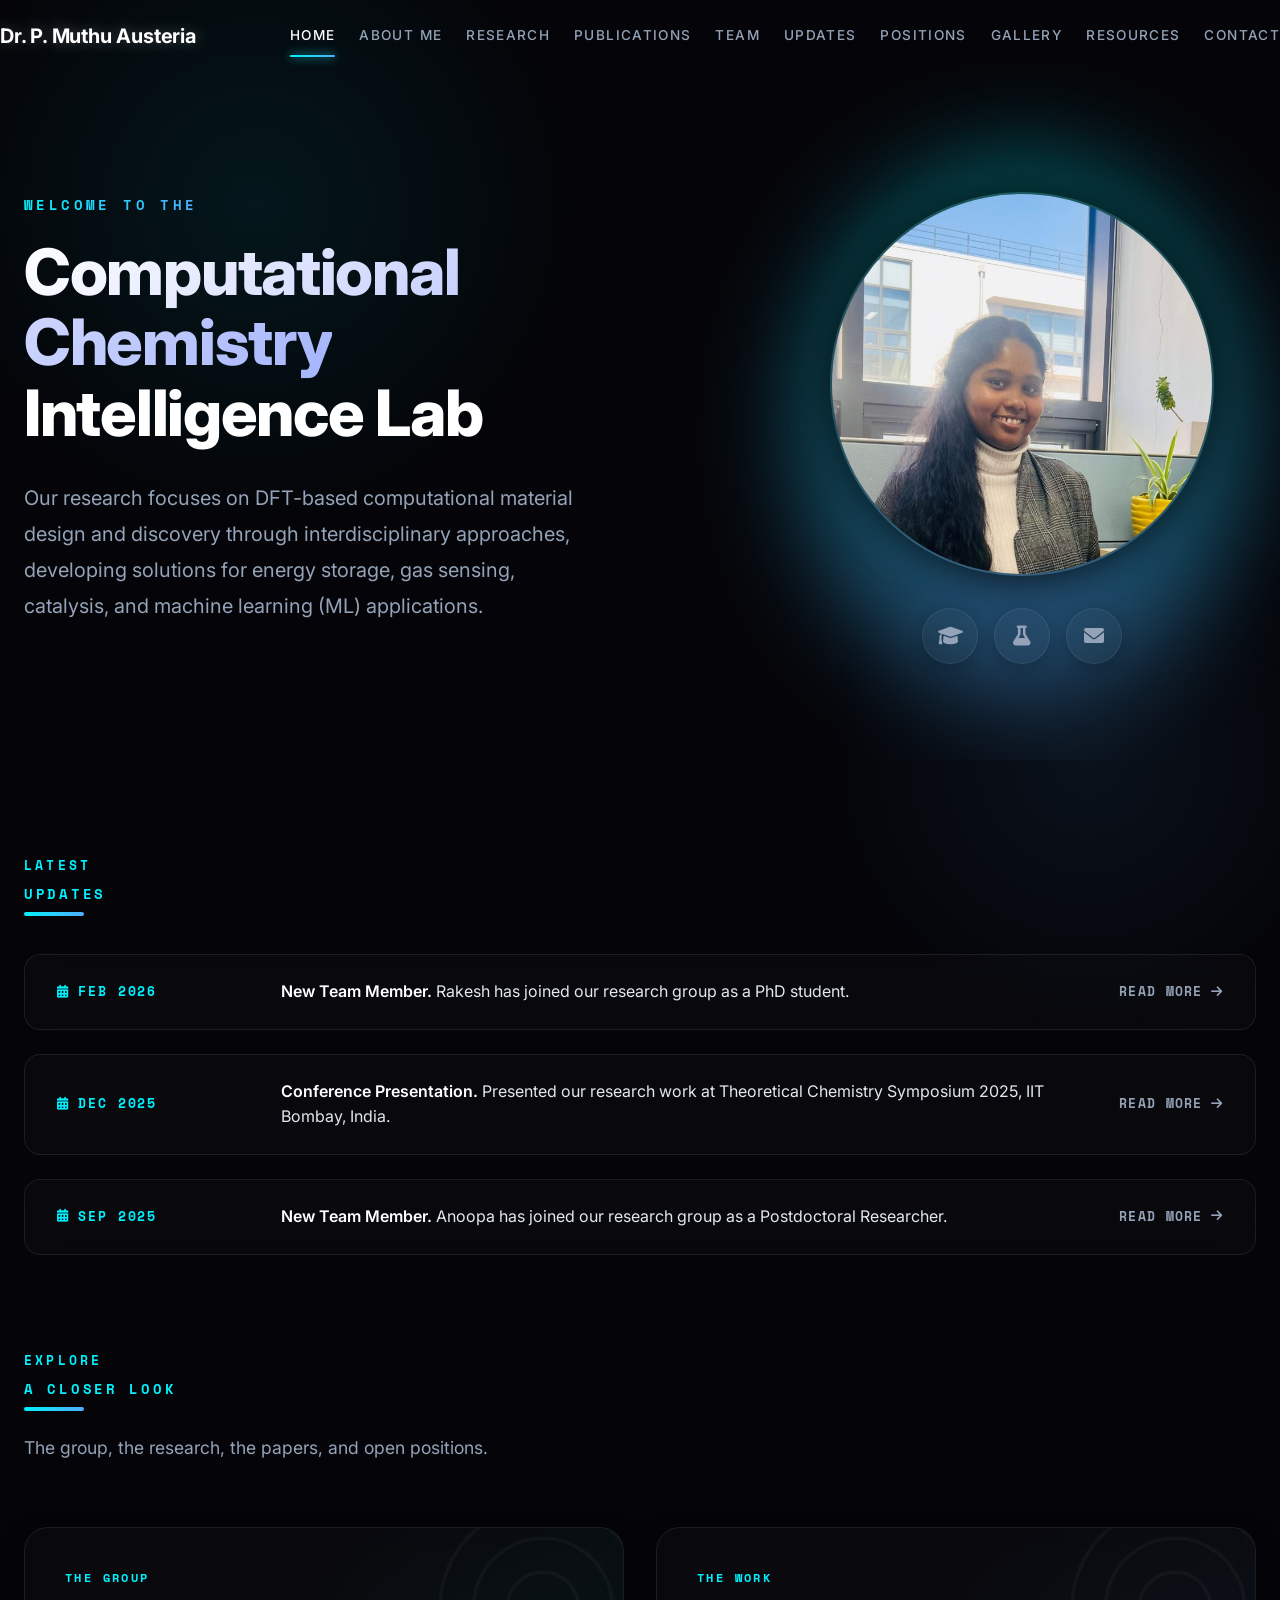
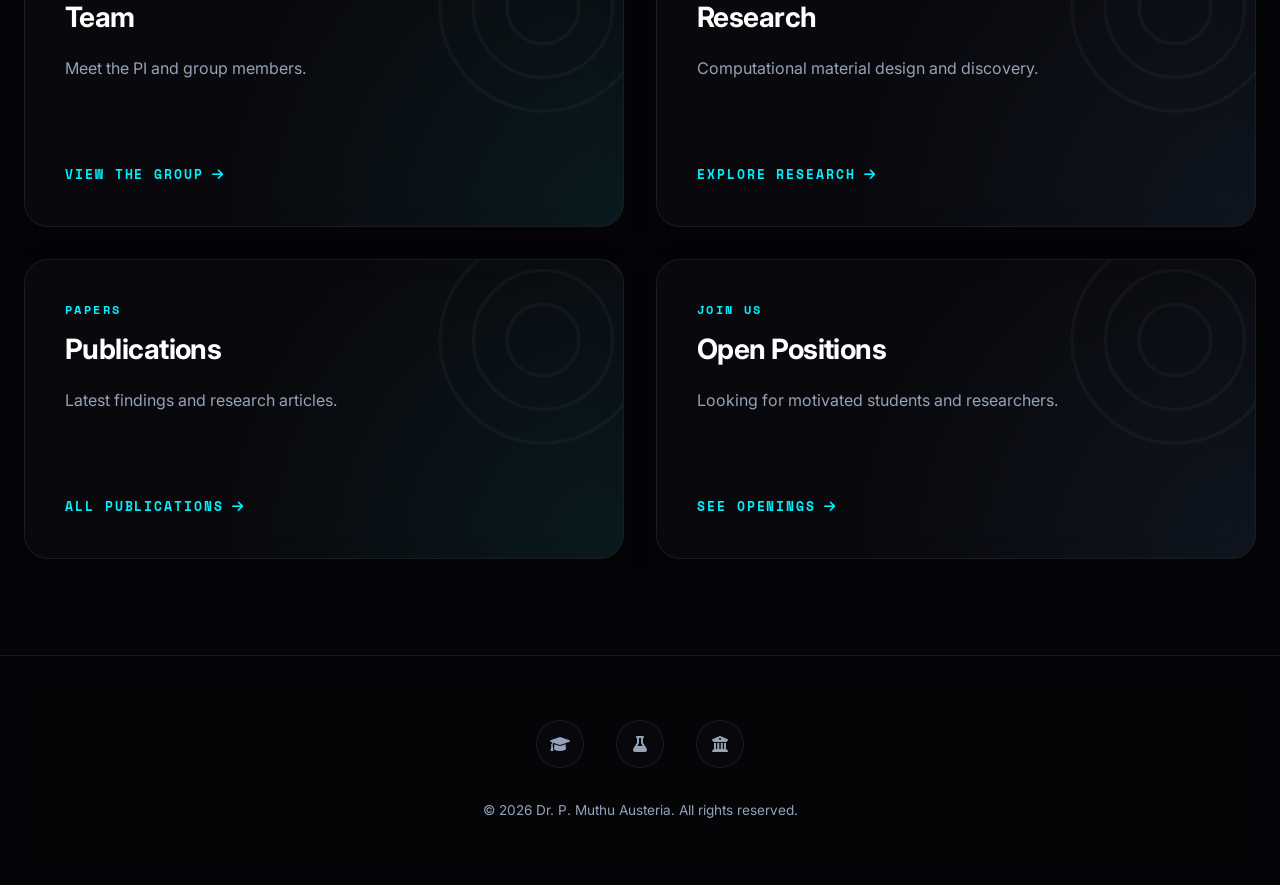
==== commit b9b838c9: "Update Lab name and Latest news" ====
--- a/index.html
+++ b/index.html
@@ -41,7 +41,7 @@
             <div class="container hero-grid">
                 <div class="hero-text">
                     <p class="hero-pretitle font-mono text-accent">Welcome to the</p>
-                    <h1 class="hero-title font-display"><span>Computational Chemistry</span><br>Research Group</h1>
+                    <h1 class="hero-title font-display"><span>Computational Chemistry</span><br>Intelligence Lab</h1>
                     <p class="hero-desc">
                         Our research focuses on DFT-based computational material design and discovery 
                         through interdisciplinary approaches, developing solutions for energy storage, gas sensing, catalysis, and machine learning (ML) applications.
@@ -78,23 +78,23 @@
                 <div class="news-list">
                     <a href="updates.html" class="news-item">
                         <span class="news-meta font-mono text-accent">
-                            <i class="fas fa-calendar-alt"></i> Jan 2024
+                            <i class="fas fa-calendar-alt"></i> Feb 2026
                         </span>
-                        <p class="news-desc"><strong>New Position.</strong> Joined Jain University as Assistant Professor in the Department of Chemistry.</p>
+                        <p class="news-desc"><strong>New Team Member.</strong> Rakesh has joined our research group as a PhD student.</p>
                         <span class="news-link text-accent font-mono">Read more <i class="fas fa-arrow-right"></i></span>
                     </a>
                     <a href="updates.html" class="news-item">
                         <span class="news-meta font-mono text-accent">
-                            <i class="fas fa-calendar-alt"></i> 2022-2023
+                            <i class="fas fa-calendar-alt"></i> Dec 2025
                         </span>
-                        <p class="news-desc"><strong>Postdoctoral Research.</strong> Completed postdoctoral research at KENTECH, South Korea.</p>
+                        <p class="news-desc"><strong>Conference Presentation.</strong> Presented our research work at Theoretical Chemistry Symposium 2025, IIT Bombay, India.</p>
                         <span class="news-link text-accent font-mono">Read more <i class="fas fa-arrow-right"></i></span>
                     </a>
                     <a href="updates.html" class="news-item">
                         <span class="news-meta font-mono text-accent">
-                            <i class="fas fa-calendar-alt"></i> 2021-2022
+                            <i class="fas fa-calendar-alt"></i> Sep 2025
                         </span>
-                        <p class="news-desc"><strong>International Experience.</strong> Postdoctoral researcher at Jeonbuk National University, South Korea.</p>
+                        <p class="news-desc"><strong>New Team Member.</strong> Anoopa has joined our research group as a Postdoctoral Researcher.</p>
                         <span class="news-link text-accent font-mono">Read more <i class="fas fa-arrow-right"></i></span>
                     </a>
                 </div>
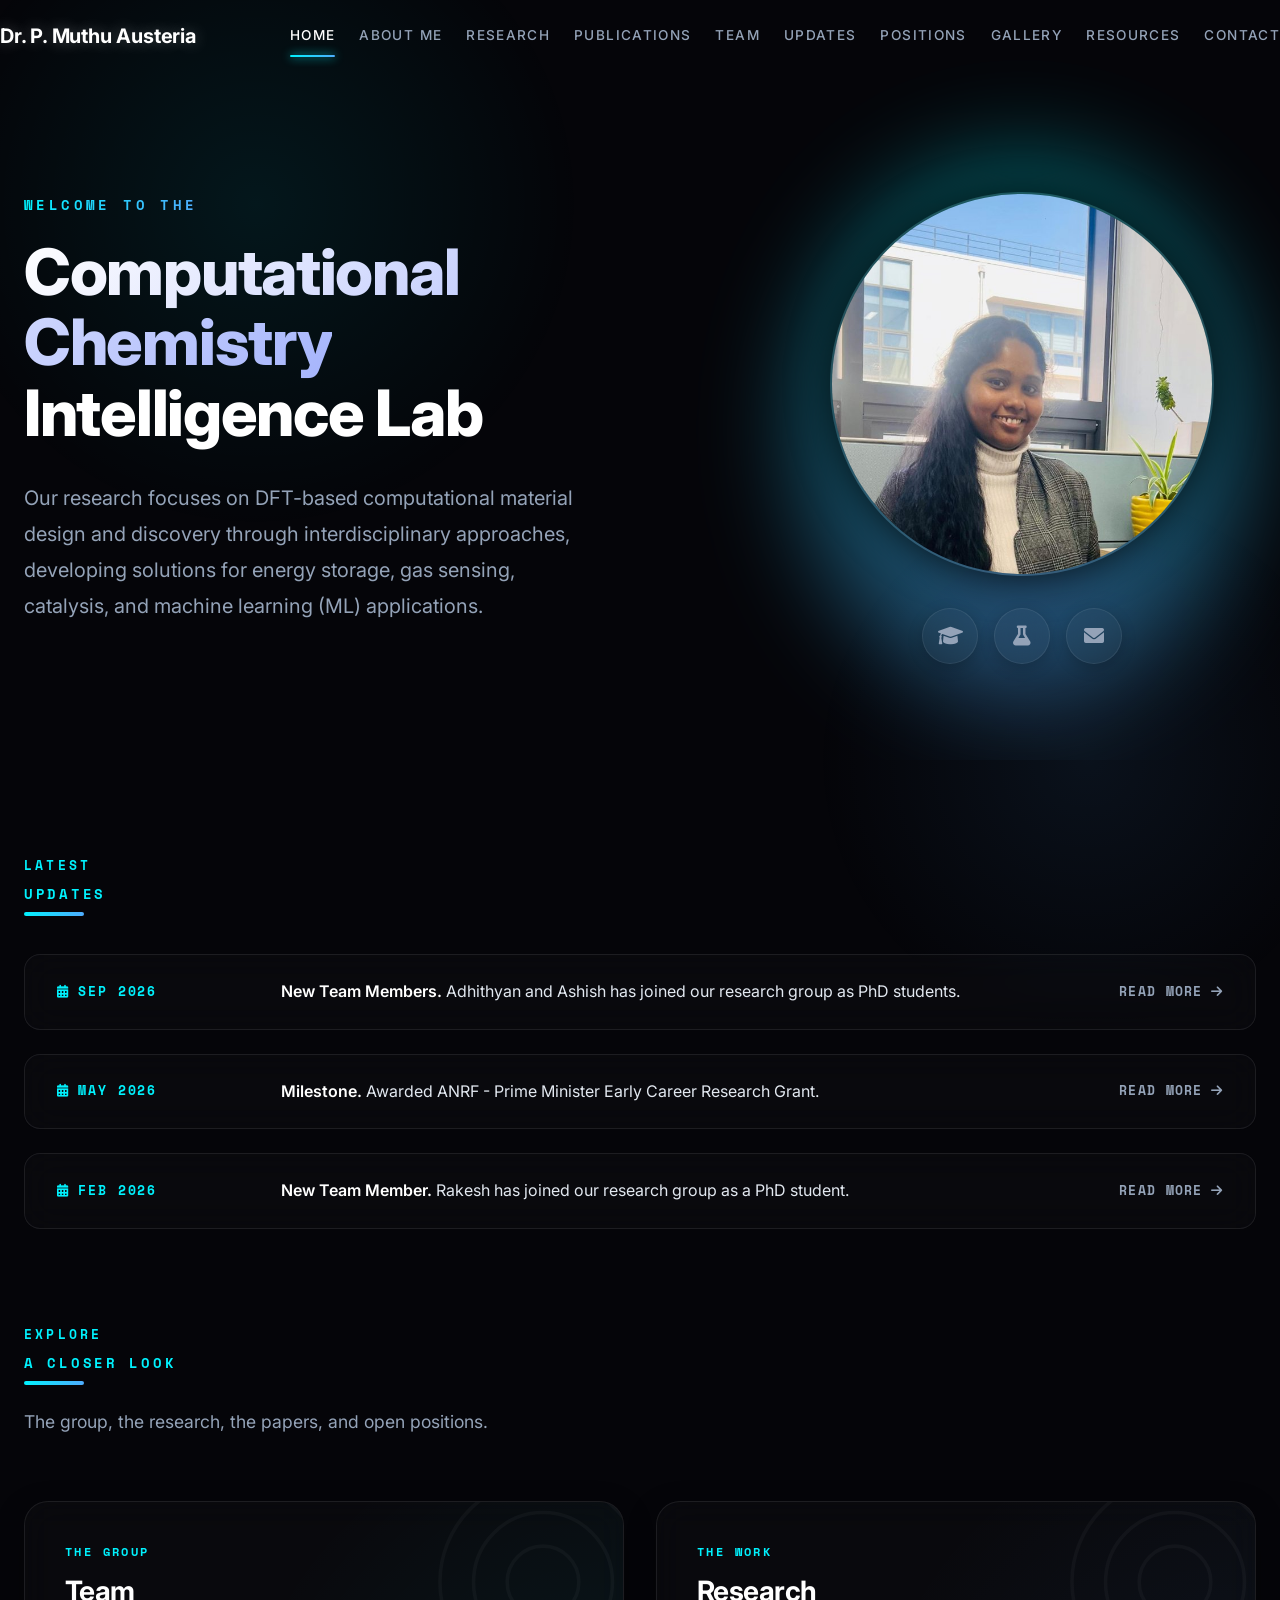
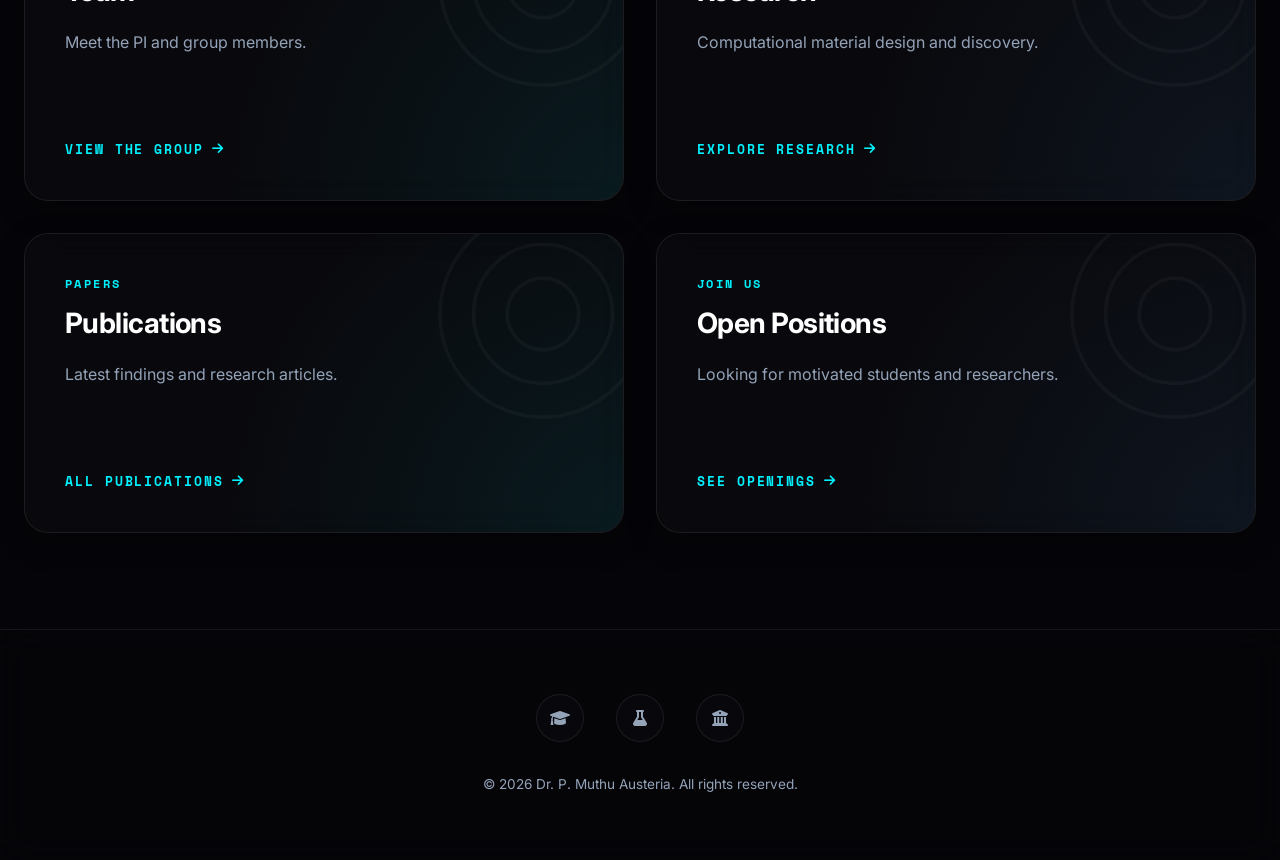
==== commit 7adb9c2f: "Update Updates" ====
--- a/index.html
+++ b/index.html
@@ -1,14 +1,18 @@
 <!DOCTYPE html>
 <html lang="en">
+
 <head>
     <meta charset="UTF-8">
     <meta name="viewport" content="width=device-width, initial-scale=1.0">
     <title>Dr. P. Muthu Austeria - Computational Chemistry Research</title>
     <!-- Replace styles.css with theme.css -->
     <link rel="stylesheet" href="theme.css">
-    <link href="https://fonts.googleapis.com/css2?family=Inter:wght@400;500;600;700&family=Space+Mono:wght@400;500;700&display=swap" rel="stylesheet">
+    <link
+        href="https://fonts.googleapis.com/css2?family=Inter:wght@400;500;600;700&family=Space+Mono:wght@400;500;700&display=swap"
+        rel="stylesheet">
     <link rel="stylesheet" href="https://cdnjs.cloudflare.com/ajax/libs/font-awesome/6.0.0/css/all.min.css">
 </head>
+
 <body>
     <header class="site-header" id="site-header">
         <div class="container header-nav">
@@ -41,22 +45,25 @@
             <div class="container hero-grid">
                 <div class="hero-text">
                     <p class="hero-pretitle font-mono text-accent">Welcome to the</p>
-                    <h1 class="hero-title font-display"><span>Computational Chemistry</span><br>Intelligence Lab</h1>
+                    <h1 class="hero-title font-display"><span>Computational Chemistry</span><br>Intelligence Lab </h1>
                     <p class="hero-desc">
-                        Our research focuses on DFT-based computational material design and discovery 
-                        through interdisciplinary approaches, developing solutions for energy storage, gas sensing, catalysis, and machine learning (ML) applications.
+                        Our research focuses on DFT-based computational material design and discovery
+                        through interdisciplinary approaches, developing solutions for energy storage, gas sensing,
+                        catalysis, and machine learning (ML) applications.
                     </p>
                 </div>
-                
+
                 <div class="hero-visual">
                     <div class="hero-glow"></div>
                     <img src="images/Dr_Muthu.jpg" alt="Dr. P. Muthu Austeria" class="hero-img">
-                    
+
                     <div class="hero-links">
-                        <a href="https://scholar.google.com/citations?user=vYwSPuEAAAAJ&hl=en" target="_blank" class="social-icon" title="Google Scholar">
+                        <a href="https://scholar.google.com/citations?user=vYwSPuEAAAAJ&hl=en" target="_blank"
+                            class="social-icon" title="Google Scholar">
                             <i class="fas fa-graduation-cap"></i>
                         </a>
-                        <a href="https://cnms.jainuniversity.ac.in/" target="_blank" class="social-icon" title="CNMS Department">
+                        <a href="https://cnms.jainuniversity.ac.in/" target="_blank" class="social-icon"
+                            title="CNMS Department">
                             <i class="fas fa-flask"></i>
                         </a>
                         <a href="contact.html" class="social-icon" title="Email">
@@ -74,28 +81,34 @@
                     <p class="section-pretitle font-mono text-accent">Latest</p>
                     <h2 class="section-title font-display">Updates</h2>
                 </div>
-                
+
                 <div class="news-list">
+                    <a href="updates.html" class="news-item">
+                        <span class="news-meta font-mono text-accent">
+                            <i class="fas fa-calendar-alt"></i> Sep 2026
+                        </span>
+                        <p class="news-desc"><strong>New Team Members.</strong> Adhithyan and Ashish has joined our
+                            research group as PhD students.</p>
+                        <span class="news-link text-accent font-mono">Read more <i
+                                class="fas fa-arrow-right"></i></span>
+                    </a>
+                    <a href="updates.html" class="news-item">
+                        <span class="news-meta font-mono text-accent">
+                            <i class="fas fa-calendar-alt"></i> May 2026
+                        </span>
+                        <p class="news-desc"><strong>Milestone.</strong> Awarded ANRF - Prime Minister Early Career
+                            Research Grant.</p>
+                        <span class="news-link text-accent font-mono">Read more <i
+                                class="fas fa-arrow-right"></i></span>
+                    </a>
                     <a href="updates.html" class="news-item">
                         <span class="news-meta font-mono text-accent">
                             <i class="fas fa-calendar-alt"></i> Feb 2026
                         </span>
-                        <p class="news-desc"><strong>New Team Member.</strong> Rakesh has joined our research group as a PhD student.</p>
-                        <span class="news-link text-accent font-mono">Read more <i class="fas fa-arrow-right"></i></span>
-                    </a>
-                    <a href="updates.html" class="news-item">
-                        <span class="news-meta font-mono text-accent">
-                            <i class="fas fa-calendar-alt"></i> Dec 2025
-                        </span>
-                        <p class="news-desc"><strong>Conference Presentation.</strong> Presented our research work at Theoretical Chemistry Symposium 2025, IIT Bombay, India.</p>
-                        <span class="news-link text-accent font-mono">Read more <i class="fas fa-arrow-right"></i></span>
-                    </a>
-                    <a href="updates.html" class="news-item">
-                        <span class="news-meta font-mono text-accent">
-                            <i class="fas fa-calendar-alt"></i> Sep 2025
-                        </span>
-                        <p class="news-desc"><strong>New Team Member.</strong> Anoopa has joined our research group as a Postdoctoral Researcher.</p>
-                        <span class="news-link text-accent font-mono">Read more <i class="fas fa-arrow-right"></i></span>
+                        <p class="news-desc"><strong>New Team Member.</strong> Rakesh has joined our research group as a
+                            PhD student.</p>
+                        <span class="news-link text-accent font-mono">Read more <i
+                                class="fas fa-arrow-right"></i></span>
                     </a>
                 </div>
             </div>
@@ -113,49 +126,73 @@
                 <div class="explore-grid">
                     <a href="team.html" class="explore-card">
                         <div class="explore-bg"></div>
-                        <svg class="explore-pattern" viewBox="0 0 100 100" fill="none" stroke="currentColor" stroke-width="1.6"><circle cx="50" cy="50" r="46"></circle><circle cx="50" cy="50" r="31"></circle><circle cx="50" cy="50" r="16"></circle></svg>
-                        
+                        <svg class="explore-pattern" viewBox="0 0 100 100" fill="none" stroke="currentColor"
+                            stroke-width="1.6">
+                            <circle cx="50" cy="50" r="46"></circle>
+                            <circle cx="50" cy="50" r="31"></circle>
+                            <circle cx="50" cy="50" r="16"></circle>
+                        </svg>
+
                         <div style="display: flex; flex-direction: column; height: 100%;">
                             <p class="explore-card-pretitle font-mono">The Group</p>
                             <h3 class="explore-card-title font-display">Team</h3>
                             <p class="explore-card-desc">Meet the PI and group members.</p>
-                            <span class="explore-card-link font-mono">View the group <i class="fas fa-arrow-right"></i></span>
+                            <span class="explore-card-link font-mono">View the group <i
+                                    class="fas fa-arrow-right"></i></span>
                         </div>
                     </a>
 
                     <a href="research.html" class="explore-card">
                         <div class="explore-bg"></div>
-                        <svg class="explore-pattern" viewBox="0 0 100 100" fill="none" stroke="currentColor" stroke-width="1.6"><circle cx="50" cy="50" r="46"></circle><circle cx="50" cy="50" r="31"></circle><circle cx="50" cy="50" r="16"></circle></svg>
-                        
+                        <svg class="explore-pattern" viewBox="0 0 100 100" fill="none" stroke="currentColor"
+                            stroke-width="1.6">
+                            <circle cx="50" cy="50" r="46"></circle>
+                            <circle cx="50" cy="50" r="31"></circle>
+                            <circle cx="50" cy="50" r="16"></circle>
+                        </svg>
+
                         <div style="display: flex; flex-direction: column; height: 100%;">
                             <p class="explore-card-pretitle font-mono">The Work</p>
                             <h3 class="explore-card-title font-display">Research</h3>
                             <p class="explore-card-desc">Computational material design and discovery.</p>
-                            <span class="explore-card-link font-mono">Explore research <i class="fas fa-arrow-right"></i></span>
+                            <span class="explore-card-link font-mono">Explore research <i
+                                    class="fas fa-arrow-right"></i></span>
                         </div>
                     </a>
 
                     <a href="publications.html" class="explore-card">
                         <div class="explore-bg"></div>
-                        <svg class="explore-pattern" viewBox="0 0 100 100" fill="none" stroke="currentColor" stroke-width="1.6"><circle cx="50" cy="50" r="46"></circle><circle cx="50" cy="50" r="31"></circle><circle cx="50" cy="50" r="16"></circle></svg>
-                        
+                        <svg class="explore-pattern" viewBox="0 0 100 100" fill="none" stroke="currentColor"
+                            stroke-width="1.6">
+                            <circle cx="50" cy="50" r="46"></circle>
+                            <circle cx="50" cy="50" r="31"></circle>
+                            <circle cx="50" cy="50" r="16"></circle>
+                        </svg>
+
                         <div style="display: flex; flex-direction: column; height: 100%;">
                             <p class="explore-card-pretitle font-mono">Papers</p>
                             <h3 class="explore-card-title font-display">Publications</h3>
                             <p class="explore-card-desc">Latest findings and research articles.</p>
-                            <span class="explore-card-link font-mono">All publications <i class="fas fa-arrow-right"></i></span>
+                            <span class="explore-card-link font-mono">All publications <i
+                                    class="fas fa-arrow-right"></i></span>
                         </div>
                     </a>
 
                     <a href="positions.html" class="explore-card">
                         <div class="explore-bg"></div>
-                        <svg class="explore-pattern" viewBox="0 0 100 100" fill="none" stroke="currentColor" stroke-width="1.6"><circle cx="50" cy="50" r="46"></circle><circle cx="50" cy="50" r="31"></circle><circle cx="50" cy="50" r="16"></circle></svg>
-                        
+                        <svg class="explore-pattern" viewBox="0 0 100 100" fill="none" stroke="currentColor"
+                            stroke-width="1.6">
+                            <circle cx="50" cy="50" r="46"></circle>
+                            <circle cx="50" cy="50" r="31"></circle>
+                            <circle cx="50" cy="50" r="16"></circle>
+                        </svg>
+
                         <div style="display: flex; flex-direction: column; height: 100%;">
                             <p class="explore-card-pretitle font-mono">Join Us</p>
                             <h3 class="explore-card-title font-display">Open Positions</h3>
                             <p class="explore-card-desc">Looking for motivated students and researchers.</p>
-                            <span class="explore-card-link font-mono">See openings <i class="fas fa-arrow-right"></i></span>
+                            <span class="explore-card-link font-mono">See openings <i
+                                    class="fas fa-arrow-right"></i></span>
                         </div>
                     </a>
                 </div>
@@ -167,7 +204,8 @@
     <footer class="site-footer">
         <div class="container">
             <div class="footer-social">
-                <a href="https://scholar.google.com/citations?user=vYwSPuEAAAAJ&hl=en" target="_blank" title="Google Scholar">
+                <a href="https://scholar.google.com/citations?user=vYwSPuEAAAAJ&hl=en" target="_blank"
+                    title="Google Scholar">
                     <i class="fas fa-graduation-cap"></i>
                 </a>
                 <a href="https://cnms.jainuniversity.ac.in/" target="_blank" title="CNMS Department">
@@ -208,5 +246,5 @@
         });
     </script>
 </body>
-</html>
-
+
+</html>
